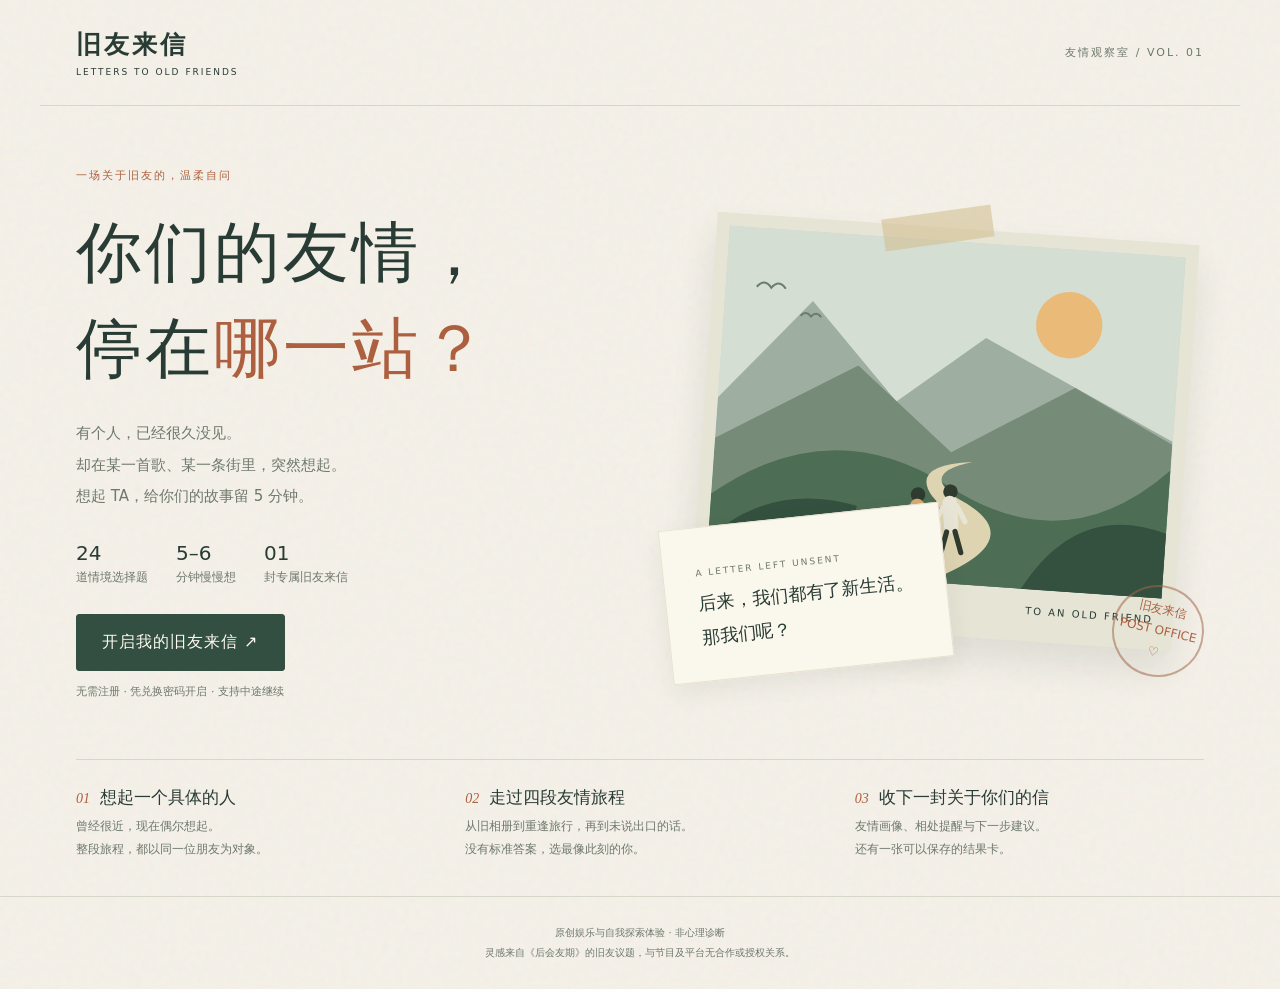
==== index.html @ 51f357f3 "Publish friendship quiz with redemption access and action cards" ====
<!doctype html><html lang="zh-CN"><head><meta charset="UTF-8"><meta name="viewport" content="width=device-width,initial-scale=1"><meta name="theme-color" content="#f5f1e8"><title>旧友来信 · 你们的友情，停在哪一站？</title><meta name="description" content="想起一个旧友，走完24个情境，收下一封关于你们的来信。原创友情自我探索测评。"><link rel="stylesheet" href="style.css"></head><body><header><a href="#" id="brand">旧友来信<span>LETTERS TO OLD FRIENDS</span></a><span class="issue">友情观察室 / VOL. 01</span></header><main id="app"></main><footer>原创娱乐与自我探索体验 · 非心理诊断<br>灵感来自《后会友期》的旧友议题，与节目及平台无合作或授权关系。</footer><script src="config.js"></script><script src="access.js"></script><script src="app.js"></script></body></html>
---- style.css ----
:root{--paper:#f5f1e8;--ink:#283b34;--muted:#6e786c;--green:#324f41;--orange:#ad603f;--line:#d7d7c9}*{box-sizing:border-box}body{margin:0;background:var(--paper);color:var(--ink);font-family:system-ui,-apple-system,"Microsoft YaHei",sans-serif;background-image:url("data:image/svg+xml,%3Csvg viewBox='0 0 180 180' xmlns='http://www.w3.org/2000/svg'%3E%3Cfilter id='n'%3E%3CfeTurbulence type='fractalNoise' baseFrequency='.8' numOctaves='3' stitchTiles='stitch'/%3E%3C/filter%3E%3Cpath fill='%23908775' opacity='.055' filter='url(%23n)' d='M0 0h180v180H0z'/%3E%3C/svg%3E")}button,a{-webkit-tap-highlight-color:transparent}button{font:inherit;cursor:pointer}a{color:inherit}header{max-width:1200px;margin:auto;padding:28px 36px;display:flex;align-items:center;justify-content:space-between;border-bottom:1px solid var(--line)}header a{text-decoration:none;font-family:"Noto Serif SC",serif;font-size:25px;font-weight:600;letter-spacing:3px}header a span{display:block;font:9px system-ui;letter-spacing:2px;margin-top:6px}.issue{font-size:11px;letter-spacing:2px;color:var(--muted)}main{max-width:1128px;margin:auto;min-height:70vh}h1,h2,h3,.serif{font-family:"Noto Serif SC","Songti SC",SimSun,serif}h1{font-weight:500;font-size:clamp(42px,5.2vw,66px);line-height:1.45;letter-spacing:3px;margin:22px 0}h1 em{font-style:normal;color:var(--orange)}p{line-height:1.95}.eyebrow{font-size:11px;letter-spacing:2px;color:var(--orange)}.hero{display:grid;grid-template-columns:1.05fr 1fr;gap:65px;padding:62px 0 46px;align-items:center}.intro{color:var(--muted);font-size:15px;line-height:2.1}.facts{display:flex;gap:28px;margin:28px 0;font-size:12px;color:var(--muted)}.facts strong{display:block;color:var(--ink);font-size:20px;font-weight:500;margin-bottom:4px}.primary{border:1px solid var(--green);background:var(--green);color:#fffaf0;padding:17px 25px;min-height:54px;letter-spacing:1px;border-radius:3px;transition:.2s}.primary:hover{background:#213e30;transform:translateY(-1px)}.primary:disabled{opacity:.4;cursor:not-allowed;transform:none}.secondary{border:1px solid var(--line);background:transparent;padding:13px 19px;border-radius:3px;color:var(--ink)}.text-btn{border:0;background:none;color:var(--muted);padding:12px;text-decoration:underline;text-underline-offset:5px}.small{font-size:11px;color:var(--muted);line-height:1.8}.visual{position:relative;padding:26px 18px 44px;min-height:470px}.postcard{background:#e6e4d5;padding:13px 13px 22px;transform:rotate(4deg);box-shadow:0 20px 35px #2031281a;position:relative}.postcard svg{width:100%;display:block;background:#cddbd0}.caption{display:flex;justify-content:space-between;font-size:10px;letter-spacing:2px;padding:16px 7px 0}.tape{position:absolute;top:10px;left:38%;width:110px;height:32px;background:#d0bb8c88;transform:rotate(-8deg);z-index:2}.note{position:absolute;bottom:8px;left:-20px;padding:25px 32px;background:#faf7ec;box-shadow:0 10px 25px #26392c12;transform:rotate(-6deg);font-family:"Noto Serif SC",serif;font-size:18px;line-height:1.9;border:1px solid #e8e1d0}.note span{font:9px system-ui;color:var(--muted);letter-spacing:2px}.stamp{position:absolute;right:0;bottom:2px;width:92px;height:92px;border:2px solid #a2664a88;border-radius:50%;color:var(--orange);display:grid;place-content:center;text-align:center;transform:rotate(13deg);font-size:12px;line-height:1.8}.below{border-top:1px solid var(--line);padding:26px 0 35px;display:grid;grid-template-columns:1fr 1fr 1fr;gap:40px}.below h3{font-size:17px;font-weight:500;margin:0 0 6px}.below p{font-size:12px;color:var(--muted);margin:0}.num{color:var(--orange);font:italic 14px Georgia;margin-right:10px}footer{text-align:center;font-size:10px;color:var(--muted);padding:26px 20px;line-height:2;border-top:1px solid var(--line)}.quiz{max-width:700px;margin:44px auto 60px}.progress-meta{display:flex;justify-content:space-between;font-size:11px;color:var(--muted);margin-bottom:12px}.track{height:3px;background:#dfdfd1}.track i{height:100%;display:block;background:var(--green);transition:width .25s}.chapter{margin-top:38px;font-size:12px;color:var(--orange);letter-spacing:2px}.quiz h2{font-size:clamp(24px,3vw,32px);font-weight:500;line-height:1.7;margin:18px 0 10px}.hint{font-size:12px;color:var(--muted);margin-bottom:26px}.options{display:grid;gap:12px}.option{width:100%;background:#fbf9f280;border:1px solid var(--line);border-radius:3px;padding:17px 20px;text-align:left;display:flex;gap:16px;align-items:center;color:var(--ink);line-height:1.7;font-size:14px}.option b{font:13px Georgia;border:1px solid var(--line);width:28px;height:28px;display:grid;place-content:center;flex-shrink:0;border-radius:50%}.option:hover{border-color:#8b9d8c}.option.selected{border-color:var(--green);background:#e7ecdf}.option.selected b{background:var(--green);color:white;border-color:var(--green)}.nav{display:flex;justify-content:space-between;margin-top:26px;align-items:center}button:focus-visible,a:focus-visible{outline:3px solid #b7754d;outline-offset:4px}.report{max-width:790px;margin:40px auto 60px}.result-head{text-align:center;padding:20px 20px 32px}.result-head h1{font-size:42px;margin:12px 0}.tag{display:inline-block;border:1px solid var(--line);padding:5px 13px;font-size:11px;border-radius:20px}.quote{font-family:"Noto Serif SC",serif;color:var(--orange);font-size:20px}.letter{background:#fffcf4;border:1px solid #e1decf;padding:30px 38px;box-shadow:0 10px 25px #26392c06}.letter p{font-size:14px;color:#526055}.letter h3{font-size:20px;font-weight:500}.dimensions{display:grid;grid-template-columns:1fr 1fr;gap:23px 30px;margin:30px 0}.dimension label{display:flex;justify-content:space-between;font-size:12px;margin-bottom:9px}.dimension small{font-size:10px;color:var(--muted)}.dimension .track{height:6px}.report-actions{display:flex;justify-content:center;gap:12px;flex-wrap:wrap;margin:26px 0}.callout{padding:20px 24px;border-left:3px solid #b17955;background:#edeadd;margin:22px 0;font-size:14px;line-height:1.9}.share-preview{display:block;max-width:100%;max-height:600px;margin:20px auto;border:1px solid var(--line)}details{margin-top:25px;font-size:12px;line-height:1.9;color:var(--muted)}summary{cursor:pointer}.toast{text-align:center;min-height:22px;color:var(--orange);font-size:12px}.hidden{display:none}@media(max-width:800px){header{padding:21px 22px}.issue{font-size:9px;letter-spacing:1px}main{padding:0 23px}.hero{grid-template-columns:1fr;gap:10px;padding-top:32px}.hero h1{font-size:43px}.hero .primary{width:100%}.visual{min-height:370px;max-width:420px;width:100%;margin:auto;padding:25px 22px 45px}.note{left:0;bottom:0;font-size:16px;padding:17px 23px}.stamp{right:0;width:74px;height:74px;font-size:10px}.below{grid-template-columns:1fr;gap:22px}.quiz{margin-top:28px}.chapter{margin-top:28px}.option{padding:14px}.letter{padding:22px}.dimensions{gap:23px 20px}.result-head{padding-left:0;padding-right:0}.result-head h1{font-size:34px}.quote{font-size:17px}.facts{gap:30px}.intro{font-size:14px}}@media(prefers-reduced-motion:reduce){*{transition:none!important}}

.action-steps{padding-left:22px}.action-steps li{margin:14px 0}.action-steps strong{font-size:12px;color:var(--orange)}input,select,textarea{font:inherit;background:#fffcf4;border:1px solid var(--line);color:var(--ink);border-radius:4px;padding:13px;width:100%}label{font-size:13px;display:block;margin:15px 0 7px}.error{color:#a44334;line-height:1.8;font-size:13px}.redeem{max-width:560px;margin:55px auto}.redeem h2{font-weight:500;font-size:30px}.redeem .primary{width:100%;margin-top:18px}
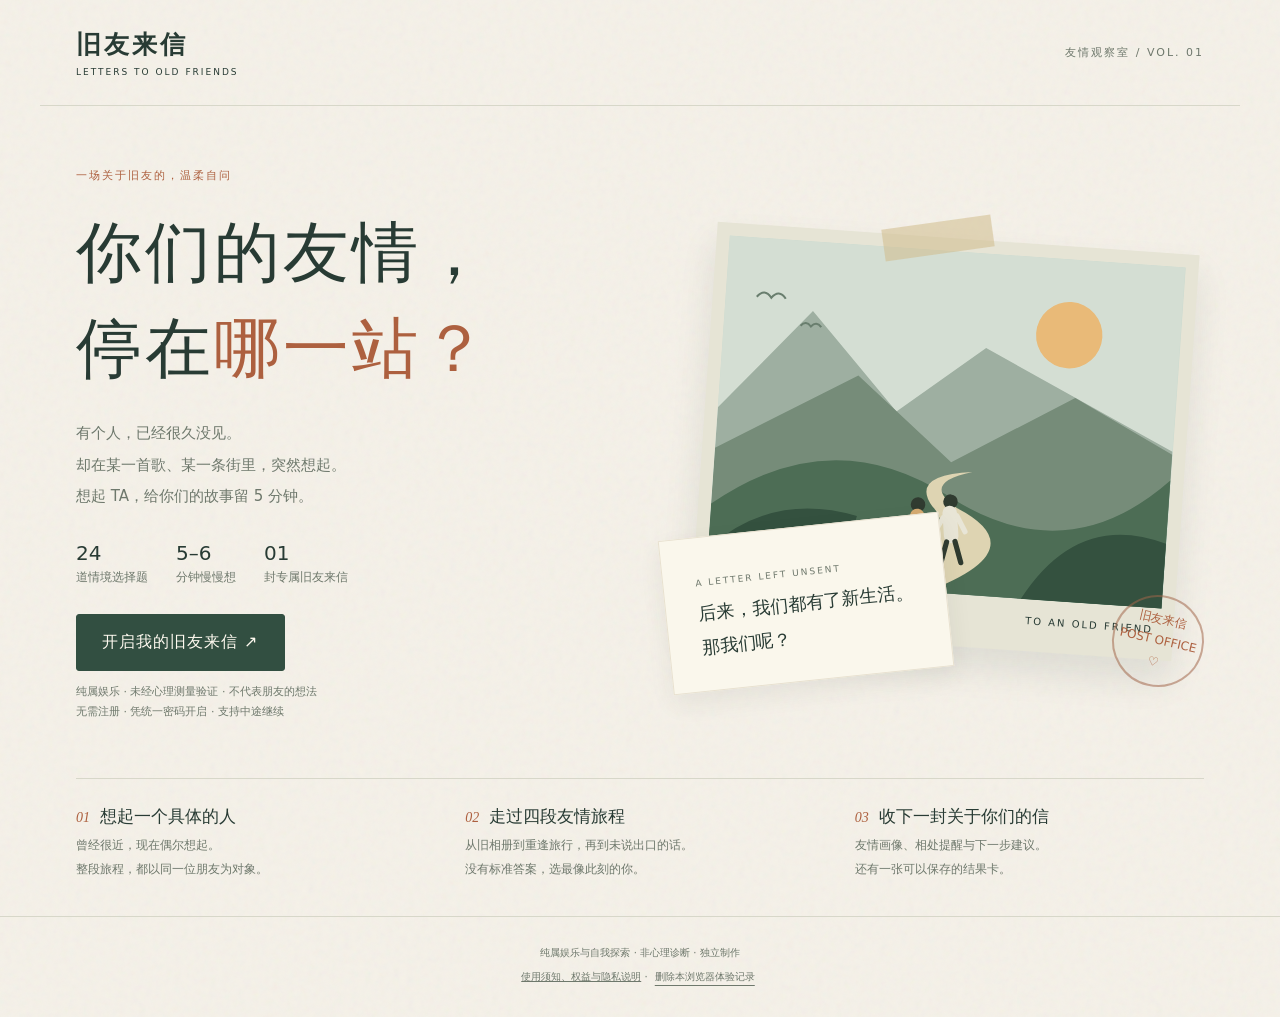
==== commit edfde3b0: "Add entertainment notice and shared access code delivery" ====
--- a/index.html
+++ b/index.html
@@ -1 +1 @@
-<!doctype html><html lang="zh-CN"><head><meta charset="UTF-8"><meta name="viewport" content="width=device-width,initial-scale=1"><meta name="theme-color" content="#f5f1e8"><title>旧友来信 · 你们的友情，停在哪一站？</title><meta name="description" content="想起一个旧友，走完24个情境，收下一封关于你们的来信。原创友情自我探索测评。"><link rel="stylesheet" href="style.css"></head><body><header><a href="#" id="brand">旧友来信<span>LETTERS TO OLD FRIENDS</span></a><span class="issue">友情观察室 / VOL. 01</span></header><main id="app"></main><footer>原创娱乐与自我探索体验 · 非心理诊断<br>灵感来自《后会友期》的旧友议题，与节目及平台无合作或授权关系。</footer><script src="config.js"></script><script src="access.js"></script><script src="app.js"></script></body></html>
+<!doctype html><html lang="zh-CN"><head><meta charset="UTF-8"><meta name="viewport" content="width=device-width,initial-scale=1"><meta name="theme-color" content="#f5f1e8"><title>旧友来信 · 你们的友情，停在哪一站？</title><meta name="description" content="想起一个旧友，走完24个情境，收下一封关于你们的来信。原创友情自我探索测评。"><link rel="stylesheet" href="style.css"></head><body><header><a href="#" id="brand">旧友来信<span>LETTERS TO OLD FRIENDS</span></a><span class="issue">友情观察室 / VOL. 01</span></header><main id="app"></main><footer>纯属娱乐与自我探索 · 非心理诊断 · 独立制作<br><a href="notice.html">使用须知、权益与隐私说明</a> · <button class="text-btn" id="delete-data">删除本浏览器体验记录</button></footer><script src="config.js"></script><script src="access.js"></script><script src="app.js"></script></body></html>
--- a/style.css
+++ b/style.css
@@ -1,3 +1,5 @@
 :root{--paper:#f5f1e8;--ink:#283b34;--muted:#6e786c;--green:#324f41;--orange:#ad603f;--line:#d7d7c9}*{box-sizing:border-box}body{margin:0;background:var(--paper);color:var(--ink);font-family:system-ui,-apple-system,"Microsoft YaHei",sans-serif;background-image:url("data:image/svg+xml,%3Csvg viewBox='0 0 180 180' xmlns='http://www.w3.org/2000/svg'%3E%3Cfilter id='n'%3E%3CfeTurbulence type='fractalNoise' baseFrequency='.8' numOctaves='3' stitchTiles='stitch'/%3E%3C/filter%3E%3Cpath fill='%23908775' opacity='.055' filter='url(%23n)' d='M0 0h180v180H0z'/%3E%3C/svg%3E")}button,a{-webkit-tap-highlight-color:transparent}button{font:inherit;cursor:pointer}a{color:inherit}header{max-width:1200px;margin:auto;padding:28px 36px;display:flex;align-items:center;justify-content:space-between;border-bottom:1px solid var(--line)}header a{text-decoration:none;font-family:"Noto Serif SC",serif;font-size:25px;font-weight:600;letter-spacing:3px}header a span{display:block;font:9px system-ui;letter-spacing:2px;margin-top:6px}.issue{font-size:11px;letter-spacing:2px;color:var(--muted)}main{max-width:1128px;margin:auto;min-height:70vh}h1,h2,h3,.serif{font-family:"Noto Serif SC","Songti SC",SimSun,serif}h1{font-weight:500;font-size:clamp(42px,5.2vw,66px);line-height:1.45;letter-spacing:3px;margin:22px 0}h1 em{font-style:normal;color:var(--orange)}p{line-height:1.95}.eyebrow{font-size:11px;letter-spacing:2px;color:var(--orange)}.hero{display:grid;grid-template-columns:1.05fr 1fr;gap:65px;padding:62px 0 46px;align-items:center}.intro{color:var(--muted);font-size:15px;line-height:2.1}.facts{display:flex;gap:28px;margin:28px 0;font-size:12px;color:var(--muted)}.facts strong{display:block;color:var(--ink);font-size:20px;font-weight:500;margin-bottom:4px}.primary{border:1px solid var(--green);background:var(--green);color:#fffaf0;padding:17px 25px;min-height:54px;letter-spacing:1px;border-radius:3px;transition:.2s}.primary:hover{background:#213e30;transform:translateY(-1px)}.primary:disabled{opacity:.4;cursor:not-allowed;transform:none}.secondary{border:1px solid var(--line);background:transparent;padding:13px 19px;border-radius:3px;color:var(--ink)}.text-btn{border:0;background:none;color:var(--muted);padding:12px;text-decoration:underline;text-underline-offset:5px}.small{font-size:11px;color:var(--muted);line-height:1.8}.visual{position:relative;padding:26px 18px 44px;min-height:470px}.postcard{background:#e6e4d5;padding:13px 13px 22px;transform:rotate(4deg);box-shadow:0 20px 35px #2031281a;position:relative}.postcard svg{width:100%;display:block;background:#cddbd0}.caption{display:flex;justify-content:space-between;font-size:10px;letter-spacing:2px;padding:16px 7px 0}.tape{position:absolute;top:10px;left:38%;width:110px;height:32px;background:#d0bb8c88;transform:rotate(-8deg);z-index:2}.note{position:absolute;bottom:8px;left:-20px;padding:25px 32px;background:#faf7ec;box-shadow:0 10px 25px #26392c12;transform:rotate(-6deg);font-family:"Noto Serif SC",serif;font-size:18px;line-height:1.9;border:1px solid #e8e1d0}.note span{font:9px system-ui;color:var(--muted);letter-spacing:2px}.stamp{position:absolute;right:0;bottom:2px;width:92px;height:92px;border:2px solid #a2664a88;border-radius:50%;color:var(--orange);display:grid;place-content:center;text-align:center;transform:rotate(13deg);font-size:12px;line-height:1.8}.below{border-top:1px solid var(--line);padding:26px 0 35px;display:grid;grid-template-columns:1fr 1fr 1fr;gap:40px}.below h3{font-size:17px;font-weight:500;margin:0 0 6px}.below p{font-size:12px;color:var(--muted);margin:0}.num{color:var(--orange);font:italic 14px Georgia;margin-right:10px}footer{text-align:center;font-size:10px;color:var(--muted);padding:26px 20px;line-height:2;border-top:1px solid var(--line)}.quiz{max-width:700px;margin:44px auto 60px}.progress-meta{display:flex;justify-content:space-between;font-size:11px;color:var(--muted);margin-bottom:12px}.track{height:3px;background:#dfdfd1}.track i{height:100%;display:block;background:var(--green);transition:width .25s}.chapter{margin-top:38px;font-size:12px;color:var(--orange);letter-spacing:2px}.quiz h2{font-size:clamp(24px,3vw,32px);font-weight:500;line-height:1.7;margin:18px 0 10px}.hint{font-size:12px;color:var(--muted);margin-bottom:26px}.options{display:grid;gap:12px}.option{width:100%;background:#fbf9f280;border:1px solid var(--line);border-radius:3px;padding:17px 20px;text-align:left;display:flex;gap:16px;align-items:center;color:var(--ink);line-height:1.7;font-size:14px}.option b{font:13px Georgia;border:1px solid var(--line);width:28px;height:28px;display:grid;place-content:center;flex-shrink:0;border-radius:50%}.option:hover{border-color:#8b9d8c}.option.selected{border-color:var(--green);background:#e7ecdf}.option.selected b{background:var(--green);color:white;border-color:var(--green)}.nav{display:flex;justify-content:space-between;margin-top:26px;align-items:center}button:focus-visible,a:focus-visible{outline:3px solid #b7754d;outline-offset:4px}.report{max-width:790px;margin:40px auto 60px}.result-head{text-align:center;padding:20px 20px 32px}.result-head h1{font-size:42px;margin:12px 0}.tag{display:inline-block;border:1px solid var(--line);padding:5px 13px;font-size:11px;border-radius:20px}.quote{font-family:"Noto Serif SC",serif;color:var(--orange);font-size:20px}.letter{background:#fffcf4;border:1px solid #e1decf;padding:30px 38px;box-shadow:0 10px 25px #26392c06}.letter p{font-size:14px;color:#526055}.letter h3{font-size:20px;font-weight:500}.dimensions{display:grid;grid-template-columns:1fr 1fr;gap:23px 30px;margin:30px 0}.dimension label{display:flex;justify-content:space-between;font-size:12px;margin-bottom:9px}.dimension small{font-size:10px;color:var(--muted)}.dimension .track{height:6px}.report-actions{display:flex;justify-content:center;gap:12px;flex-wrap:wrap;margin:26px 0}.callout{padding:20px 24px;border-left:3px solid #b17955;background:#edeadd;margin:22px 0;font-size:14px;line-height:1.9}.share-preview{display:block;max-width:100%;max-height:600px;margin:20px auto;border:1px solid var(--line)}details{margin-top:25px;font-size:12px;line-height:1.9;color:var(--muted)}summary{cursor:pointer}.toast{text-align:center;min-height:22px;color:var(--orange);font-size:12px}.hidden{display:none}@media(max-width:800px){header{padding:21px 22px}.issue{font-size:9px;letter-spacing:1px}main{padding:0 23px}.hero{grid-template-columns:1fr;gap:10px;padding-top:32px}.hero h1{font-size:43px}.hero .primary{width:100%}.visual{min-height:370px;max-width:420px;width:100%;margin:auto;padding:25px 22px 45px}.note{left:0;bottom:0;font-size:16px;padding:17px 23px}.stamp{right:0;width:74px;height:74px;font-size:10px}.below{grid-template-columns:1fr;gap:22px}.quiz{margin-top:28px}.chapter{margin-top:28px}.option{padding:14px}.letter{padding:22px}.dimensions{gap:23px 20px}.result-head{padding-left:0;padding-right:0}.result-head h1{font-size:34px}.quote{font-size:17px}.facts{gap:30px}.intro{font-size:14px}}@media(prefers-reduced-motion:reduce){*{transition:none!important}}
 
 .action-steps{padding-left:22px}.action-steps li{margin:14px 0}.action-steps strong{font-size:12px;color:var(--orange)}input,select,textarea{font:inherit;background:#fffcf4;border:1px solid var(--line);color:var(--ink);border-radius:4px;padding:13px;width:100%}label{font-size:13px;display:block;margin:15px 0 7px}.error{color:#a44334;line-height:1.8;font-size:13px}.redeem{max-width:560px;margin:55px auto}.redeem h2{font-weight:500;font-size:30px}.redeem .primary{width:100%;margin-top:18px}
+
+.notice-check{display:flex;gap:10px;align-items:flex-start;font-size:12px;line-height:1.8}.notice-check input{width:18px;min-width:18px;height:18px;margin-top:3px}.notice-check a{text-underline-offset:3px}footer .text-btn{font-size:10px;padding:4px}
